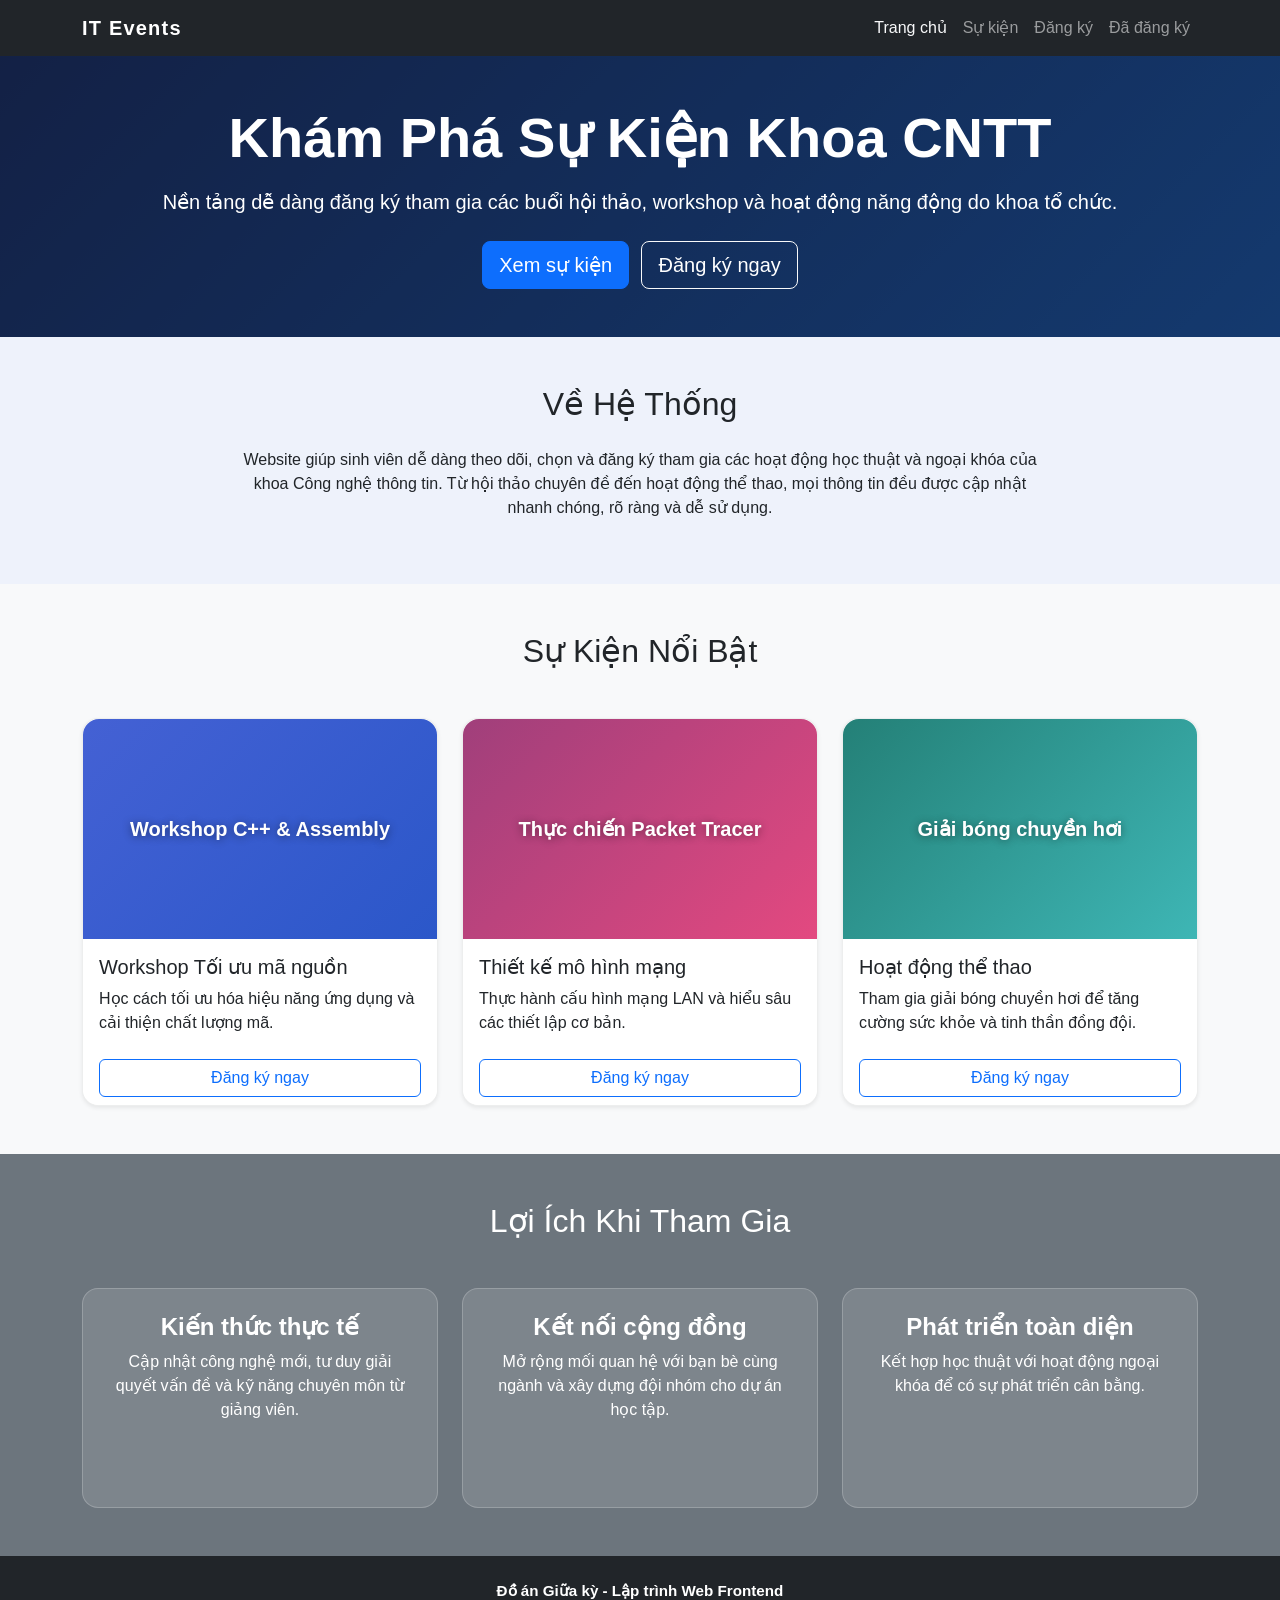
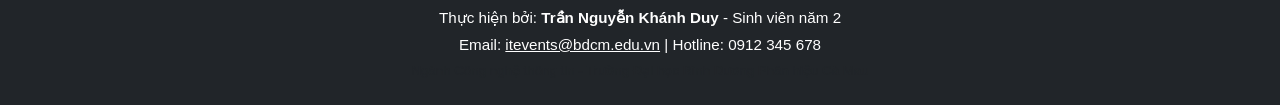
==== index.html @ 287ac2ef "Cap nhat du an web" ====
<!DOCTYPE html>
<html lang="vi">
<head>
    <meta charset="UTF-8">
    <meta name="viewport" content="width=device-width, initial-scale=1.0">
    <title>Cổng Đăng Ký Sự Kiện Khoa CNTT</title>
    <link href="https://cdn.jsdelivr.net/npm/bootstrap@5.3.0/dist/css/bootstrap.min.css" rel="stylesheet">
    <link href="../assets/css/style.css" rel="stylesheet">
</head>
<body>

    <header>
        <nav class="navbar navbar-expand-lg navbar-dark bg-dark">
            <div class="container">
                <a class="navbar-brand" href="index.html">IT Events</a>
                <button class="navbar-toggler" type="button" data-bs-toggle="collapse" data-bs-target="#navbarNav" aria-controls="navbarNav" aria-expanded="false" aria-label="Mở menu điều hướng">
                    <span class="navbar-toggler-icon"></span>
                </button>
                <div class="collapse navbar-collapse" id="navbarNav">
                    <ul class="navbar-nav ms-auto">
                        <li class="nav-item"><a class="nav-link active" href="index.html">Trang chủ</a></li>
                        <li class="nav-item"><a class="nav-link" href="courses.html">Sự kiện</a></li>
                        <li class="nav-item"><a class="nav-link" href="register.html">Đăng ký</a></li>
                        <li class="nav-item"><a class="nav-link" href="registrations.html">Đã đăng ký</a></li>
                    </ul>
                </div>
            </div>
        </nav>
    </header>

    <main>
        <section id="hero" class="hero-banner text-white text-center py-5">
            <div class="container">
                <h1 class="display-4 fw-bold mb-3">Khám Phá Sự Kiện Khoa CNTT</h1>
                <p class="lead mb-4">Nền tảng dễ dàng đăng ký tham gia các buổi hội thảo, workshop và hoạt động năng động do khoa tổ chức.</p>
                <a href="courses.html" class="btn btn-primary btn-lg me-2">Xem sự kiện</a>
                <a href="register.html" class="btn btn-outline-light btn-lg">Đăng ký ngay</a>
            </div>
        </section>

        <section id="about" class="py-5">
            <div class="container text-center">
                <h2 class="mb-4">Về Hệ Thống</h2>
                <p class="mx-auto" style="max-width: 820px;">
                    Website giúp sinh viên dễ dàng theo dõi, chọn và đăng ký tham gia các hoạt động học thuật và ngoại khóa của khoa Công nghệ thông tin.
                    Từ hội thảo chuyên đề đến hoạt động thể thao, mọi thông tin đều được cập nhật nhanh chóng, rõ ràng và dễ sử dụng.
                </p>
            </div>
        </section>

        <section id="featured-events" class="bg-light py-5">
            <div class="container">
                <h2 class="text-center mb-5">Sự Kiện Nổi Bật</h2>
                <div class="row g-4">
                    <div class="col-md-4">
                        <div class="card h-100 shadow-sm">
                            <div class="card-img-placeholder frontend">Workshop C++ & Assembly</div>
                            <div class="card-body">
                                <h5 class="card-title">Workshop Tối ưu mã nguồn</h5>
                                <p class="card-text">Học cách tối ưu hóa hiệu năng ứng dụng và cải thiện chất lượng mã.</p>
                            </div>
                            <div class="card-footer bg-white border-top-0">
                                <a href="register.html" class="btn btn-outline-primary w-100">Đăng ký ngay</a>
                            </div>
                        </div>
                    </div>
                    <div class="col-md-4">
                        <div class="card h-100 shadow-sm">
                            <div class="card-img-placeholder backend">Thực chiến Packet Tracer</div>
                            <div class="card-body">
                                <h5 class="card-title">Thiết kế mô hình mạng</h5>
                                <p class="card-text">Thực hành cấu hình mạng LAN và hiểu sâu các thiết lập cơ bản.</p>
                            </div>
                            <div class="card-footer bg-white border-top-0">
                                <a href="register.html" class="btn btn-outline-primary w-100">Đăng ký ngay</a>
                            </div>
                        </div>
                    </div>
                    <div class="col-md-4">
                        <div class="card h-100 shadow-sm">
                            <div class="card-img-placeholder tool">Giải bóng chuyền hơi</div>
                            <div class="card-body">
                                <h5 class="card-title">Hoạt động thể thao</h5>
                                <p class="card-text">Tham gia giải bóng chuyền hơi để tăng cường sức khỏe và tinh thần đồng đội.</p>
                            </div>
                            <div class="card-footer bg-white border-top-0">
                                <a href="register.html" class="btn btn-outline-primary w-100">Đăng ký ngay</a>
                            </div>
                        </div>
                    </div>
                </div>
            </div>
        </section>

        <section id="benefits" class="py-5 text-white bg-secondary">
            <div class="container">
                <h2 class="text-center mb-5">Lợi Ích Khi Tham Gia</h2>
                <div class="row text-center g-4">
                    <div class="col-md-4">
                        <div class="benefit-card p-4 h-100">
                            <h4 class="fw-bold">Kiến thức thực tế</h4>
                            <p>Cập nhật công nghệ mới, tư duy giải quyết vấn đề và kỹ năng chuyên môn từ giảng viên.</p>
                        </div>
                    </div>
                    <div class="col-md-4">
                        <div class="benefit-card p-4 h-100">
                            <h4 class="fw-bold">Kết nối cộng đồng</h4>
                            <p>Mở rộng mối quan hệ với bạn bè cùng ngành và xây dựng đội nhóm cho dự án học tập.</p>
                        </div>
                    </div>
                    <div class="col-md-4">
                        <div class="benefit-card p-4 h-100">
                            <h4 class="fw-bold">Phát triển toàn diện</h4>
                            <p>Kết hợp học thuật với hoạt động ngoại khóa để có sự phát triển cân bằng.</p>
                        </div>
                    </div>
                </div>
            </div>
        </section>
    </main>

    <footer class="bg-dark text-white text-center py-4">
        <div class="container">
            <p class="mb-1 fw-bold">Đồ án Giữa kỳ - Lập trình Web Frontend</p>
            <p class="mb-1">Thực hiện bởi: <strong>Trần Nguyễn Khánh Duy</strong> - Sinh viên năm 2</p>
            <p class="mb-1">Email: <a href="mailto:itevents@bdcm.edu.vn" class="text-white text-decoration-underline">itevents@bdcm.edu.vn</a> | Hotline: 0912 345 678</p>
            <p class="mb-0 text-muted small">Ngành Công nghệ thông tin - Trường Đại học Bình Dương Phân hiệu Cà Mau</p>
        </div>
    </footer>

    <script src="https://cdn.jsdelivr.net/npm/bootstrap@5.3.0/dist/js/bootstrap.bundle.min.js"></script>
    <script src="../assets/js/main.js"></script>
</body>
</html>
---- assets/css/style.css ----
﻿:root {
    --primary: #1d58a8;
    --primary-soft: #4f7de6;
    --surface: #ffffff;
    --surface-soft: #f8f9ff;
    --bg: #eef2fb;
    --text: #212529;
    --muted: #6c757d;
    --border: rgba(33, 37, 41, 0.08);
}

body {
    font-family: "Segoe UI", Tahoma, Geneva, Verdana, sans-serif;
    background-color: var(--bg);
    color: var(--text);
}

.navbar {
    box-shadow: 0 8px 24px rgba(0, 0, 0, 0.08);
}

.navbar-brand {
    font-weight: 700;
    letter-spacing: 0.06em;
}

.nav-link {
    transition: color 0.2s ease;
}

.nav-link:hover,
.nav-link.active {
    color: #f8f9fa !important;
}

.hero-banner {
    background: linear-gradient(135deg, #1b2b5d 0%, #1d58a8 100%);
    background-size: cover;
    background-position: center;
    position: relative;
    padding-top: 5rem;
    padding-bottom: 5rem;
}

.hero-banner::before {
    content: "";
    position: absolute;
    inset: 0;
    background: rgba(10, 20, 40, 0.45);
}

.hero-banner .container {
    position: relative;
    z-index: 1;
}

.hero-banner h1,
.hero-banner p,
.hero-banner .btn {
    color: #ffffff;
}

.card,
.card .card-body,
.card .card-footer {
    border-radius: 1rem;
}

.card {
    transition: transform 0.25s ease, box-shadow 0.25s ease;
    border: 1px solid var(--border);
}

.card:hover {
    transform: translateY(-4px);
    box-shadow: 0 18px 36px rgba(15, 23, 42, 0.12);
}

.card-img-placeholder {
    min-height: 220px;
    border-top-left-radius: 1rem;
    border-top-right-radius: 1rem;
    background-size: cover;
    background-position: center;
    background-color: #6c5ce7;
    display: flex;
    align-items: center;
    justify-content: center;
    color: #ffffff;
    font-size: 1.25rem;
    font-weight: 700;
    text-shadow: 0 1px 8px rgba(0, 0, 0, 0.45);
}

.card-img-placeholder.frontend {
    background: linear-gradient(135deg, #4461d4 0%, #2b57c9 100%);
}

.card-img-placeholder.backend {
    background: linear-gradient(135deg, #a03f7b 0%, #e34980 100%);
}

.card-img-placeholder.tool {
    background: linear-gradient(135deg, #248077 0%, #3eb6b5 100%);
}

.btn,
.form-select,
.form-control,
.table {
    transition: all 0.2s ease;
}

.btn:hover {
    transform: translateY(-1px);
}

.form-control:focus,
.form-select:focus {
    border-color: var(--primary);
    box-shadow: 0 0 0 0.15rem rgba(29, 88, 168, 0.15);
}

.benefit-card {
    background: rgba(255, 255, 255, 0.12);
    border: 1px solid rgba(255, 255, 255, 0.2);
    border-radius: 1rem;
    min-height: 220px;
}

.benefit-card h4 {
    color: #ffffff;
}

.badge-custom {
    border-radius: 0.75rem;
    padding: 0.5em 0.75em;
}

.table-responsive {
    min-height: 0.01%;
}

footer {
    font-size: 0.95rem;
}

footer p {
    margin-bottom: 0.35rem;
}

@media (max-width: 991.98px) {
    .hero-banner {
        padding-top: 4.5rem;
        padding-bottom: 4.5rem;
    }

    .hero-banner h1 {
        font-size: clamp(2rem, 4vw, 2.75rem);
    }

    .hero-banner p {
        font-size: 0.98rem;
    }

    .card-img-placeholder {
        min-height: 200px;
    }

    .benefit-card {
        min-height: auto;
    }
}

@media (max-width: 767.98px) {
    .hero-banner {
        padding-top: 4rem;
        padding-bottom: 4rem;
    }

    .hero-banner h1 {
        font-size: 2rem;
    }

    .card-img-placeholder {
        font-size: 1rem;
        min-height: 180px;
    }

    .table-responsive {
        overflow-x: auto;
    }
}
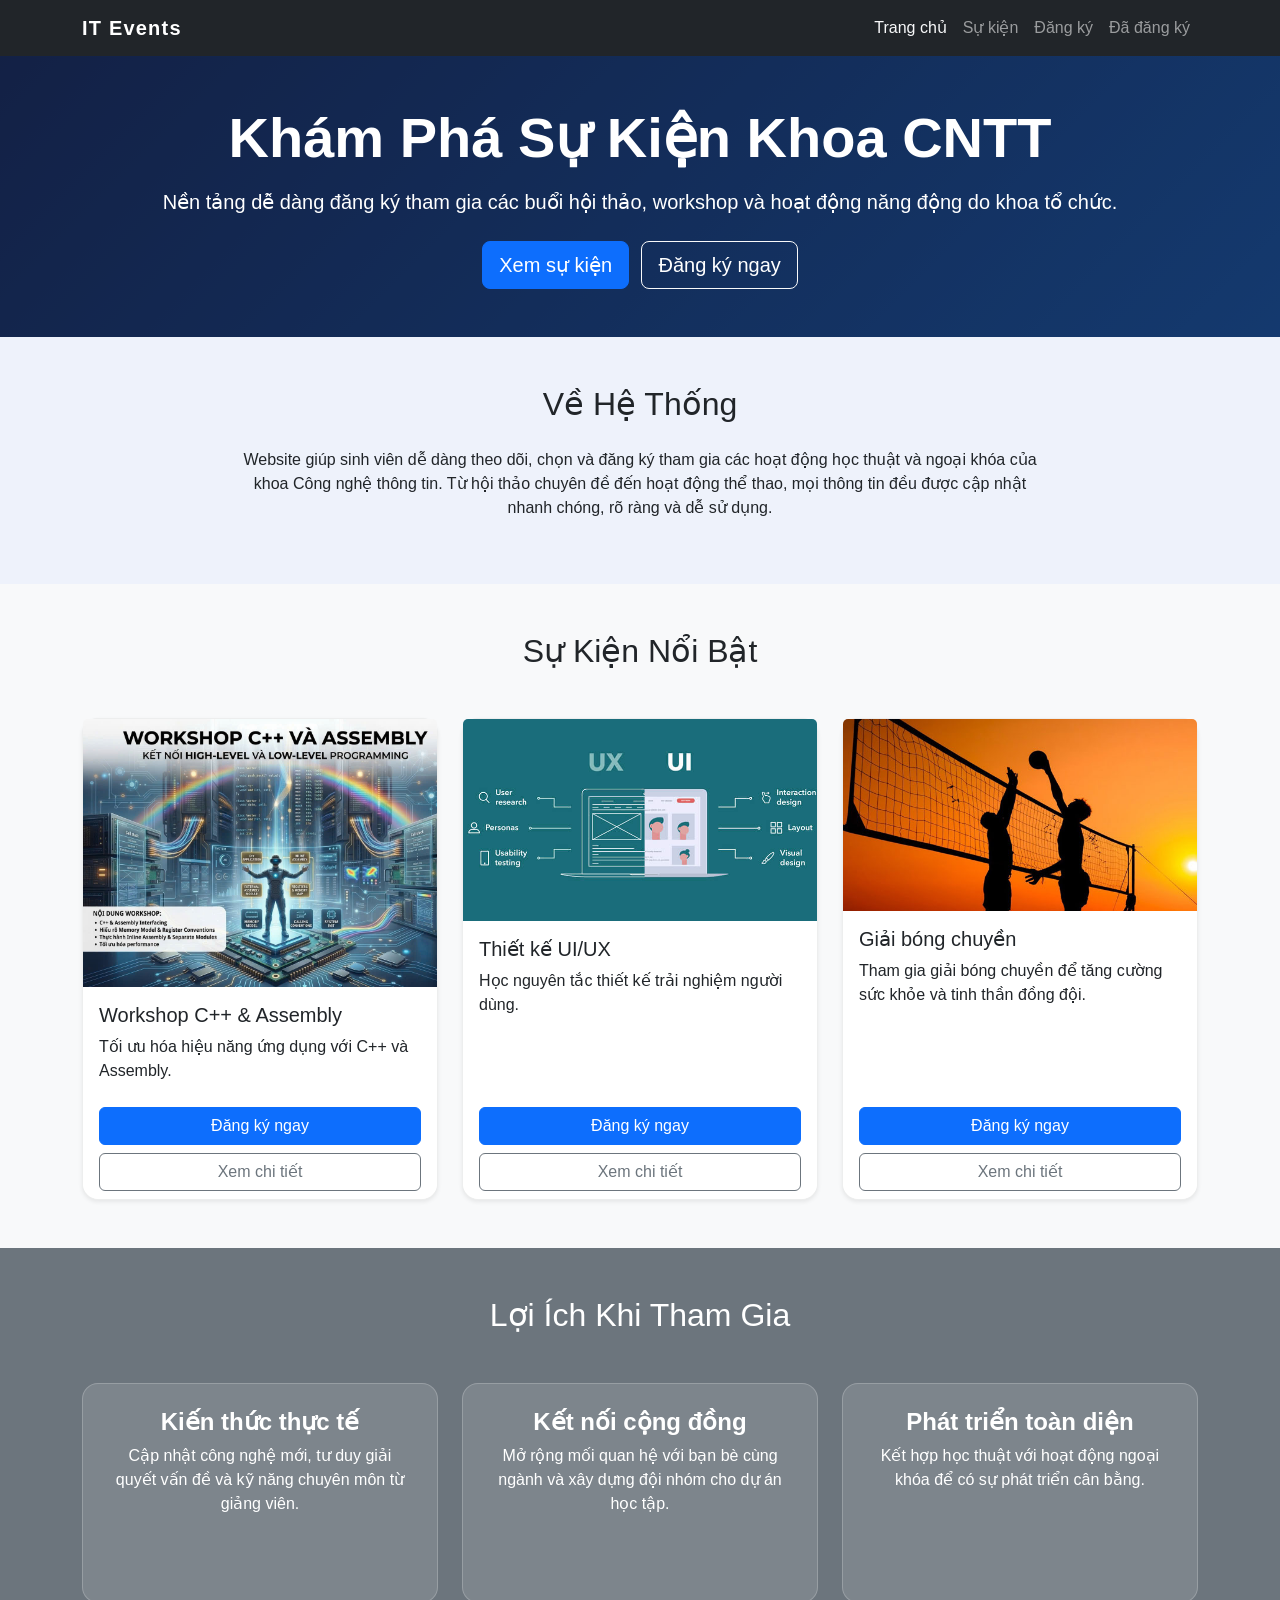
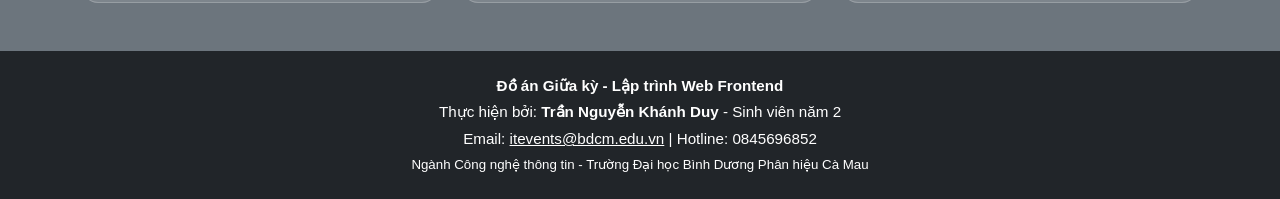
==== commit b1331b70: "cap nhat hinh anh" ====
--- a/index.html
+++ b/index.html
@@ -5,7 +5,7 @@
     <meta name="viewport" content="width=device-width, initial-scale=1.0">
     <title>Cổng Đăng Ký Sự Kiện Khoa CNTT</title>
     <link href="https://cdn.jsdelivr.net/npm/bootstrap@5.3.0/dist/css/bootstrap.min.css" rel="stylesheet">
-    <link href="../assets/css/style.css" rel="stylesheet">
+    <link href="assets/css/style.css" rel="stylesheet">
 </head>
 <body>
 
@@ -54,37 +54,46 @@
                 <div class="row g-4">
                     <div class="col-md-4">
                         <div class="card h-100 shadow-sm">
-                            <div class="card-img-placeholder frontend">Workshop C++ & Assembly</div>
+                            <img src="images/C++.jpg" class="card-img-top" alt="Workshop C++ & Assembly">
                             <div class="card-body">
-                                <h5 class="card-title">Workshop Tối ưu mã nguồn</h5>
-                                <p class="card-text">Học cách tối ưu hóa hiệu năng ứng dụng và cải thiện chất lượng mã.</p>
+                                <h5 class="card-title">Workshop C++ & Assembly</h5>
+                                <p class="card-text">Tối ưu hóa hiệu năng ứng dụng với C++ và Assembly.</p>
                             </div>
                             <div class="card-footer bg-white border-top-0">
-                                <a href="register.html" class="btn btn-outline-primary w-100">Đăng ký ngay</a>
+                                <div class="d-grid gap-2">
+                                    <a href="register.html?id=1" class="btn btn-primary w-100">Đăng ký ngay</a>
+                                    <a href="courses.html?id=1" class="btn btn-outline-secondary w-100">Xem chi tiết</a>
+                                </div>
                             </div>
                         </div>
                     </div>
                     <div class="col-md-4">
                         <div class="card h-100 shadow-sm">
-                            <div class="card-img-placeholder backend">Thực chiến Packet Tracer</div>
+                            <img src="images/ui-ux.jpg" class="card-img-top" alt="Thiết kế UI/UX">
                             <div class="card-body">
-                                <h5 class="card-title">Thiết kế mô hình mạng</h5>
-                                <p class="card-text">Thực hành cấu hình mạng LAN và hiểu sâu các thiết lập cơ bản.</p>
+                                <h5 class="card-title">Thiết kế UI/UX</h5>
+                                <p class="card-text">Học nguyên tắc thiết kế trải nghiệm người dùng.</p>
                             </div>
                             <div class="card-footer bg-white border-top-0">
-                                <a href="register.html" class="btn btn-outline-primary w-100">Đăng ký ngay</a>
+                                <div class="d-grid gap-2">
+                                    <a href="register.html?id=3" class="btn btn-primary w-100">Đăng ký ngay</a>
+                                    <a href="courses.html?id=3" class="btn btn-outline-secondary w-100">Xem chi tiết</a>
+                                </div>
                             </div>
                         </div>
                     </div>
                     <div class="col-md-4">
                         <div class="card h-100 shadow-sm">
-                            <div class="card-img-placeholder tool">Giải bóng chuyền hơi</div>
+                            <img src="images/bong-chuyen.jpg" class="card-img-top" alt="Giải bóng chuyền">
                             <div class="card-body">
-                                <h5 class="card-title">Hoạt động thể thao</h5>
-                                <p class="card-text">Tham gia giải bóng chuyền hơi để tăng cường sức khỏe và tinh thần đồng đội.</p>
+                                <h5 class="card-title">Giải bóng chuyền</h5>
+                                <p class="card-text">Tham gia giải bóng chuyền để tăng cường sức khỏe và tinh thần đồng đội.</p>
                             </div>
                             <div class="card-footer bg-white border-top-0">
-                                <a href="register.html" class="btn btn-outline-primary w-100">Đăng ký ngay</a>
+                                <div class="d-grid gap-2">
+                                    <a href="register.html?id=9" class="btn btn-primary w-100">Đăng ký ngay</a>
+                                    <a href="courses.html?id=9" class="btn btn-outline-secondary w-100">Xem chi tiết</a>
+                                </div>
                             </div>
                         </div>
                     </div>
@@ -123,12 +132,12 @@
         <div class="container">
             <p class="mb-1 fw-bold">Đồ án Giữa kỳ - Lập trình Web Frontend</p>
             <p class="mb-1">Thực hiện bởi: <strong>Trần Nguyễn Khánh Duy</strong> - Sinh viên năm 2</p>
-            <p class="mb-1">Email: <a href="mailto:itevents@bdcm.edu.vn" class="text-white text-decoration-underline">itevents@bdcm.edu.vn</a> | Hotline: 0912 345 678</p>
-            <p class="mb-0 text-muted small">Ngành Công nghệ thông tin - Trường Đại học Bình Dương Phân hiệu Cà Mau</p>
+            <p class="mb-1">Email: <a href="email:24210501010@bdu.edu.vn" class="text-white text-decoration-underline">itevents@bdcm.edu.vn</a> | Hotline: 0845696852</p>
+            <p class="mb-0 small">Ngành Công nghệ thông tin - Trường Đại học Bình Dương Phân hiệu Cà Mau</p>
         </div>
     </footer>
 
     <script src="https://cdn.jsdelivr.net/npm/bootstrap@5.3.0/dist/js/bootstrap.bundle.min.js"></script>
-    <script src="../assets/js/main.js"></script>
+    <script src="assets/js/main.js"></script>
 </body>
 </html>
